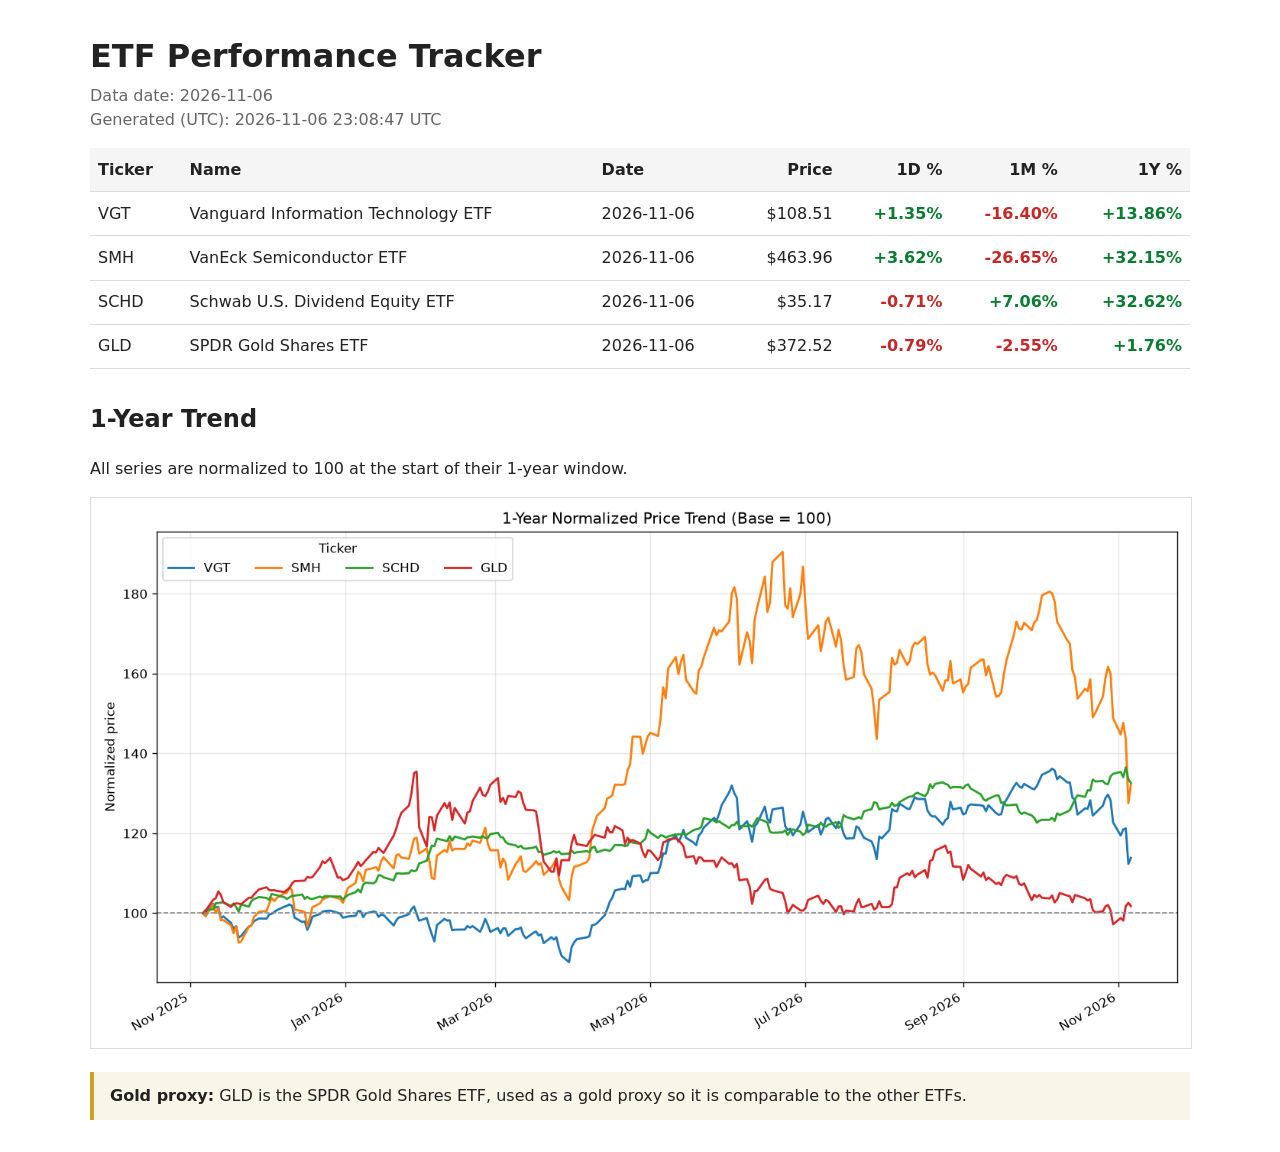
==== report.html @ 5ee3a17b "chore: update ETF dashboard (2026-11-06)" ====
<!doctype html>
<html lang="en"><head><meta charset="utf-8">
<meta name="viewport" content="width=device-width, initial-scale=1">
<title>ETF Performance Tracker</title>
<style>
body{font-family:system-ui,-apple-system,"Segoe UI",Roboto,sans-serif;max-width:1100px;margin:2rem auto;padding:0 1rem;color:#222;line-height:1.5}
h1{margin-bottom:.25rem}h2{margin-top:2rem}.meta{color:#666;margin-top:0}
table{border-collapse:collapse;width:100%;margin-top:1rem}
th,td{border-bottom:1px solid #ddd;padding:.6rem .5rem;text-align:right;white-space:nowrap}
th:nth-child(-n+3),td:nth-child(-n+3){text-align:left}th{background:#f5f5f5}
.pos{color:#0a7d32;font-weight:600}.neg{color:#c62828;font-weight:600}
.flat,.na{color:#666}img{max-width:100%;height:auto;border:1px solid #ddd}
.note{background:#f8f6e8;border-left:4px solid #c9a227;padding:.75rem 1rem}
</style></head><body>
<h1>ETF Performance Tracker</h1>
<p class="meta">Data date: 2026-11-06<br>Generated (UTC): 2026-11-06 23:08:47 UTC</p>
<table><thead><tr><th>Ticker</th><th>Name</th><th>Date</th><th>Price</th>
<th>1D %</th><th>1M %</th><th>1Y %</th></tr></thead><tbody>
<tr><td>VGT</td><td>Vanguard Information Technology ETF</td><td>2026-11-06</td><td>$108.51</td><td class="pos">+1.35%</td><td class="neg">-16.40%</td><td class="pos">+13.86%</td></tr>
<tr><td>SMH</td><td>VanEck Semiconductor ETF</td><td>2026-11-06</td><td>$463.96</td><td class="pos">+3.62%</td><td class="neg">-26.65%</td><td class="pos">+32.15%</td></tr>
<tr><td>SCHD</td><td>Schwab U.S. Dividend Equity ETF</td><td>2026-11-06</td><td>$35.17</td><td class="neg">-0.71%</td><td class="pos">+7.06%</td><td class="pos">+32.62%</td></tr>
<tr><td>GLD</td><td>SPDR Gold Shares ETF</td><td>2026-11-06</td><td>$372.52</td><td class="neg">-0.79%</td><td class="neg">-2.55%</td><td class="pos">+1.76%</td></tr>
</tbody></table>
<h2>1-Year Trend</h2>
<p>All series are normalized to 100 at the start of their 1-year window.</p>
<img src="[data-uri]" alt="1-year normalized trend chart">
<p class="note"><strong>Gold proxy:</strong> GLD is the SPDR Gold Shares ETF,
used as a gold proxy so it is comparable to the other ETFs.</p>
</body></html>
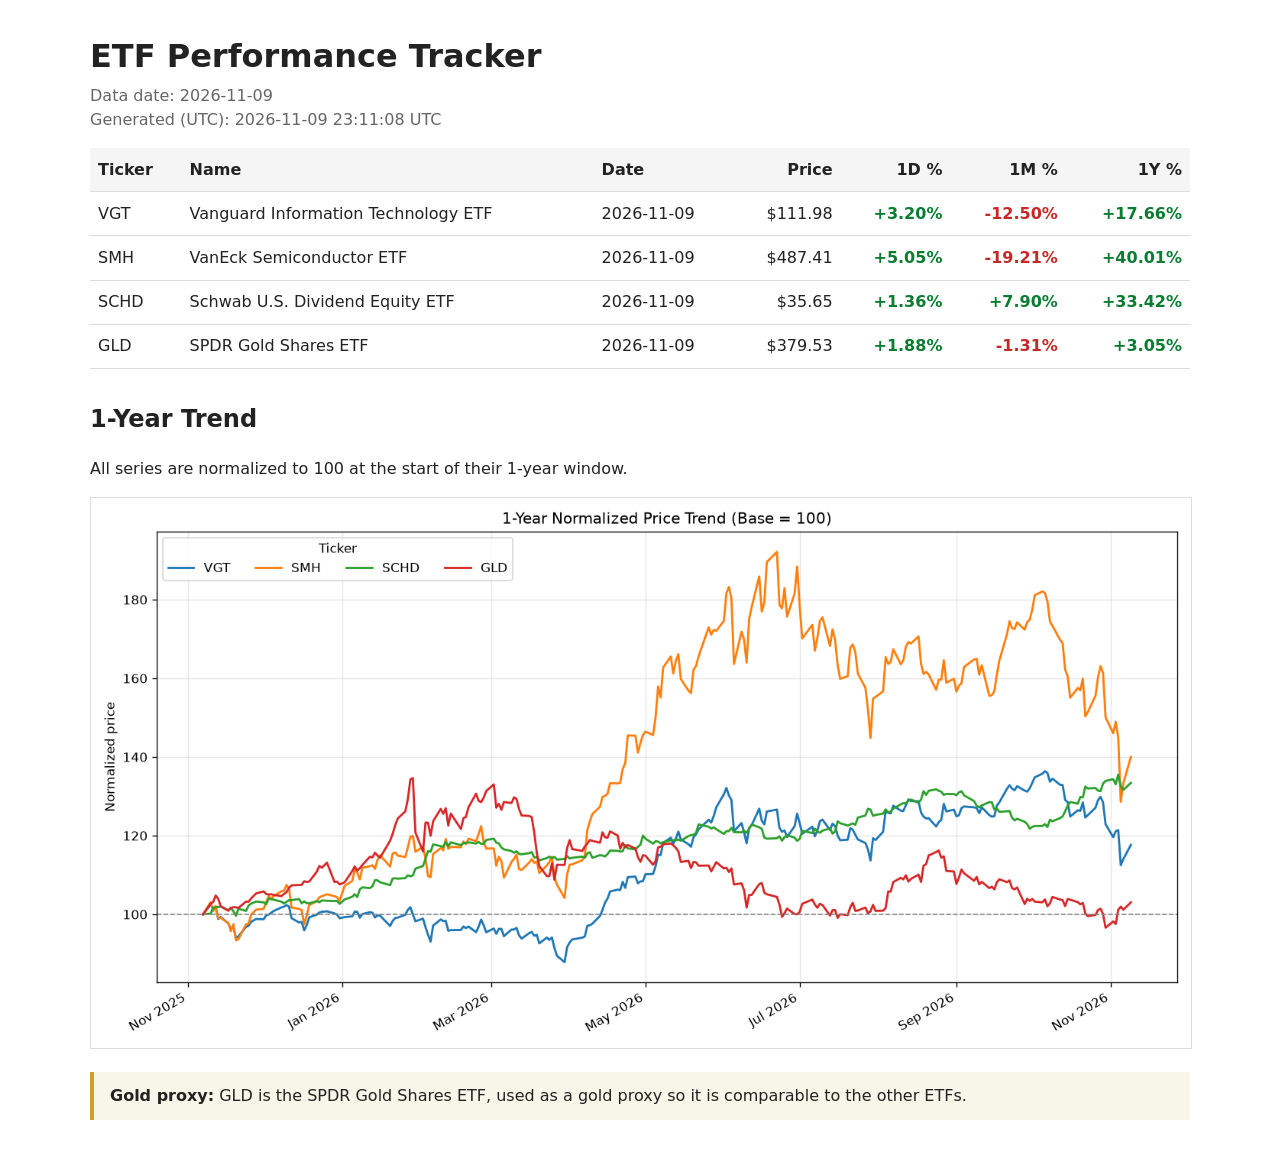
==== commit 55be09ef: "chore: update ETF dashboard (2026-11-09)" ====
--- a/report.html
+++ b/report.html
@@ -13,17 +13,17 @@
 .note{background:#f8f6e8;border-left:4px solid #c9a227;padding:.75rem 1rem}
 </style></head><body>
 <h1>ETF Performance Tracker</h1>
-<p class="meta">Data date: 2026-11-06<br>Generated (UTC): 2026-11-06 23:08:47 UTC</p>
+<p class="meta">Data date: 2026-11-09<br>Generated (UTC): 2026-11-09 23:11:08 UTC</p>
 <table><thead><tr><th>Ticker</th><th>Name</th><th>Date</th><th>Price</th>
 <th>1D %</th><th>1M %</th><th>1Y %</th></tr></thead><tbody>
-<tr><td>VGT</td><td>Vanguard Information Technology ETF</td><td>2026-11-06</td><td>$108.51</td><td class="pos">+1.35%</td><td class="neg">-16.40%</td><td class="pos">+13.86%</td></tr>
-<tr><td>SMH</td><td>VanEck Semiconductor ETF</td><td>2026-11-06</td><td>$463.96</td><td class="pos">+3.62%</td><td class="neg">-26.65%</td><td class="pos">+32.15%</td></tr>
-<tr><td>SCHD</td><td>Schwab U.S. Dividend Equity ETF</td><td>2026-11-06</td><td>$35.17</td><td class="neg">-0.71%</td><td class="pos">+7.06%</td><td class="pos">+32.62%</td></tr>
-<tr><td>GLD</td><td>SPDR Gold Shares ETF</td><td>2026-11-06</td><td>$372.52</td><td class="neg">-0.79%</td><td class="neg">-2.55%</td><td class="pos">+1.76%</td></tr>
+<tr><td>VGT</td><td>Vanguard Information Technology ETF</td><td>2026-11-09</td><td>$111.98</td><td class="pos">+3.20%</td><td class="neg">-12.50%</td><td class="pos">+17.66%</td></tr>
+<tr><td>SMH</td><td>VanEck Semiconductor ETF</td><td>2026-11-09</td><td>$487.41</td><td class="pos">+5.05%</td><td class="neg">-19.21%</td><td class="pos">+40.01%</td></tr>
+<tr><td>SCHD</td><td>Schwab U.S. Dividend Equity ETF</td><td>2026-11-09</td><td>$35.65</td><td class="pos">+1.36%</td><td class="pos">+7.90%</td><td class="pos">+33.42%</td></tr>
+<tr><td>GLD</td><td>SPDR Gold Shares ETF</td><td>2026-11-09</td><td>$379.53</td><td class="pos">+1.88%</td><td class="neg">-1.31%</td><td class="pos">+3.05%</td></tr>
 </tbody></table>
 <h2>1-Year Trend</h2>
 <p>All series are normalized to 100 at the start of their 1-year window.</p>
-<img src="[data-uri]" alt="1-year normalized trend chart">
+<img src="[data-uri]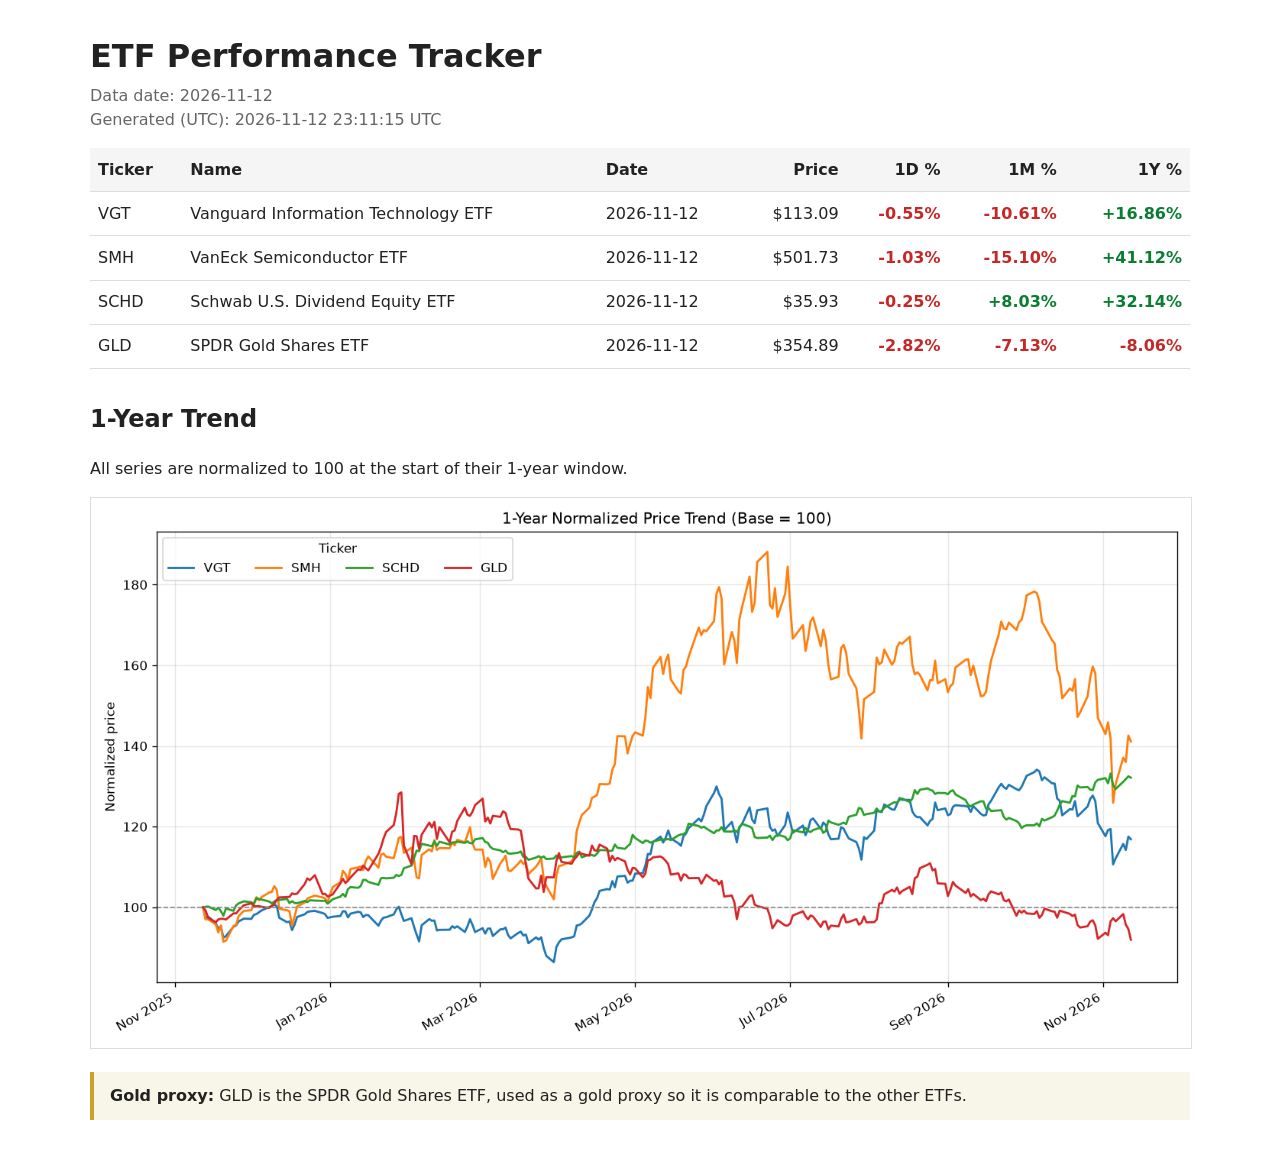
==== commit 868d6a87: "chore: update ETF dashboard (2026-11-12)" ====
--- a/report.html
+++ b/report.html
@@ -13,17 +13,17 @@
 .note{background:#f8f6e8;border-left:4px solid #c9a227;padding:.75rem 1rem}
 </style></head><body>
 <h1>ETF Performance Tracker</h1>
-<p class="meta">Data date: 2026-11-09<br>Generated (UTC): 2026-11-09 23:11:08 UTC</p>
+<p class="meta">Data date: 2026-11-12<br>Generated (UTC): 2026-11-12 23:11:15 UTC</p>
 <table><thead><tr><th>Ticker</th><th>Name</th><th>Date</th><th>Price</th>
 <th>1D %</th><th>1M %</th><th>1Y %</th></tr></thead><tbody>
-<tr><td>VGT</td><td>Vanguard Information Technology ETF</td><td>2026-11-09</td><td>$111.98</td><td class="pos">+3.20%</td><td class="neg">-12.50%</td><td class="pos">+17.66%</td></tr>
-<tr><td>SMH</td><td>VanEck Semiconductor ETF</td><td>2026-11-09</td><td>$487.41</td><td class="pos">+5.05%</td><td class="neg">-19.21%</td><td class="pos">+40.01%</td></tr>
-<tr><td>SCHD</td><td>Schwab U.S. Dividend Equity ETF</td><td>2026-11-09</td><td>$35.65</td><td class="pos">+1.36%</td><td class="pos">+7.90%</td><td class="pos">+33.42%</td></tr>
-<tr><td>GLD</td><td>SPDR Gold Shares ETF</td><td>2026-11-09</td><td>$379.53</td><td class="pos">+1.88%</td><td class="neg">-1.31%</td><td class="pos">+3.05%</td></tr>
+<tr><td>VGT</td><td>Vanguard Information Technology ETF</td><td>2026-11-12</td><td>$113.09</td><td class="neg">-0.55%</td><td class="neg">-10.61%</td><td class="pos">+16.86%</td></tr>
+<tr><td>SMH</td><td>VanEck Semiconductor ETF</td><td>2026-11-12</td><td>$501.73</td><td class="neg">-1.03%</td><td class="neg">-15.10%</td><td class="pos">+41.12%</td></tr>
+<tr><td>SCHD</td><td>Schwab U.S. Dividend Equity ETF</td><td>2026-11-12</td><td>$35.93</td><td class="neg">-0.25%</td><td class="pos">+8.03%</td><td class="pos">+32.14%</td></tr>
+<tr><td>GLD</td><td>SPDR Gold Shares ETF</td><td>2026-11-12</td><td>$354.89</td><td class="neg">-2.82%</td><td class="neg">-7.13%</td><td class="neg">-8.06%</td></tr>
 </tbody></table>
 <h2>1-Year Trend</h2>
 <p>All series are normalized to 100 at the start of their 1-year window.</p>
-<img src="[data-uri]" alt="1-year normalized trend chart">
+<img src="[data-uri]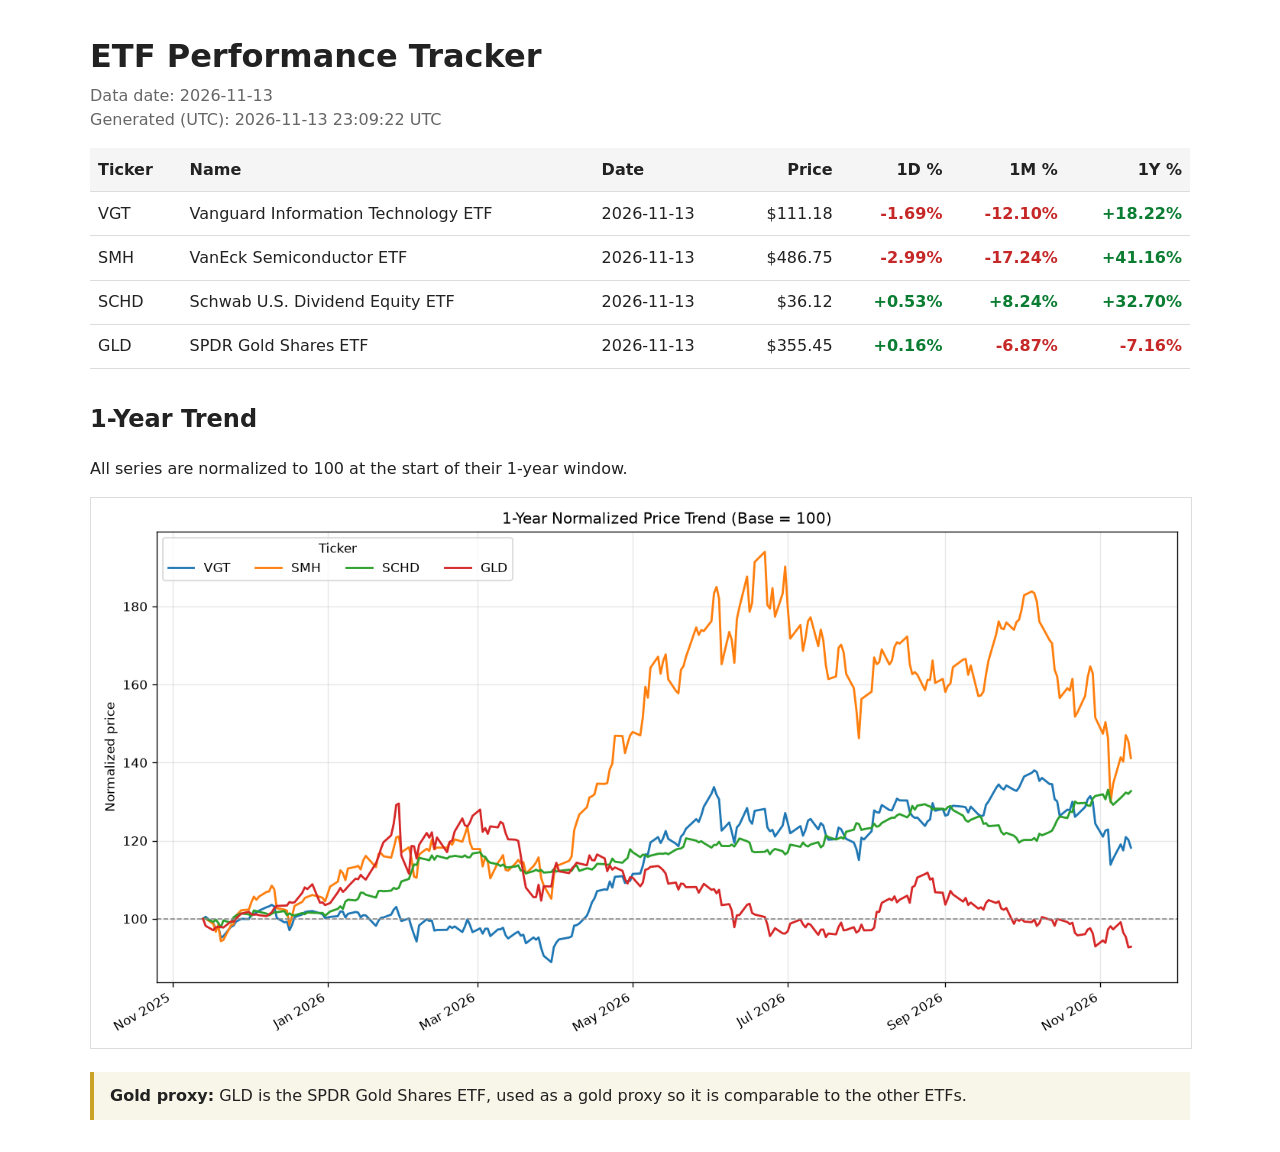
==== commit 3e46eac7: "chore: update ETF dashboard (2026-11-13)" ====
--- a/report.html
+++ b/report.html
@@ -13,17 +13,17 @@
 .note{background:#f8f6e8;border-left:4px solid #c9a227;padding:.75rem 1rem}
 </style></head><body>
 <h1>ETF Performance Tracker</h1>
-<p class="meta">Data date: 2026-11-12<br>Generated (UTC): 2026-11-12 23:11:15 UTC</p>
+<p class="meta">Data date: 2026-11-13<br>Generated (UTC): 2026-11-13 23:09:22 UTC</p>
 <table><thead><tr><th>Ticker</th><th>Name</th><th>Date</th><th>Price</th>
 <th>1D %</th><th>1M %</th><th>1Y %</th></tr></thead><tbody>
-<tr><td>VGT</td><td>Vanguard Information Technology ETF</td><td>2026-11-12</td><td>$113.09</td><td class="neg">-0.55%</td><td class="neg">-10.61%</td><td class="pos">+16.86%</td></tr>
-<tr><td>SMH</td><td>VanEck Semiconductor ETF</td><td>2026-11-12</td><td>$501.73</td><td class="neg">-1.03%</td><td class="neg">-15.10%</td><td class="pos">+41.12%</td></tr>
-<tr><td>SCHD</td><td>Schwab U.S. Dividend Equity ETF</td><td>2026-11-12</td><td>$35.93</td><td class="neg">-0.25%</td><td class="pos">+8.03%</td><td class="pos">+32.14%</td></tr>
-<tr><td>GLD</td><td>SPDR Gold Shares ETF</td><td>2026-11-12</td><td>$354.89</td><td class="neg">-2.82%</td><td class="neg">-7.13%</td><td class="neg">-8.06%</td></tr>
+<tr><td>VGT</td><td>Vanguard Information Technology ETF</td><td>2026-11-13</td><td>$111.18</td><td class="neg">-1.69%</td><td class="neg">-12.10%</td><td class="pos">+18.22%</td></tr>
+<tr><td>SMH</td><td>VanEck Semiconductor ETF</td><td>2026-11-13</td><td>$486.75</td><td class="neg">-2.99%</td><td class="neg">-17.24%</td><td class="pos">+41.16%</td></tr>
+<tr><td>SCHD</td><td>Schwab U.S. Dividend Equity ETF</td><td>2026-11-13</td><td>$36.12</td><td class="pos">+0.53%</td><td class="pos">+8.24%</td><td class="pos">+32.70%</td></tr>
+<tr><td>GLD</td><td>SPDR Gold Shares ETF</td><td>2026-11-13</td><td>$355.45</td><td class="pos">+0.16%</td><td class="neg">-6.87%</td><td class="neg">-7.16%</td></tr>
 </tbody></table>
 <h2>1-Year Trend</h2>
 <p>All series are normalized to 100 at the start of their 1-year window.</p>
-<img src="[data-uri]" alt="1-year normalized trend chart">
+<img src="[data-uri]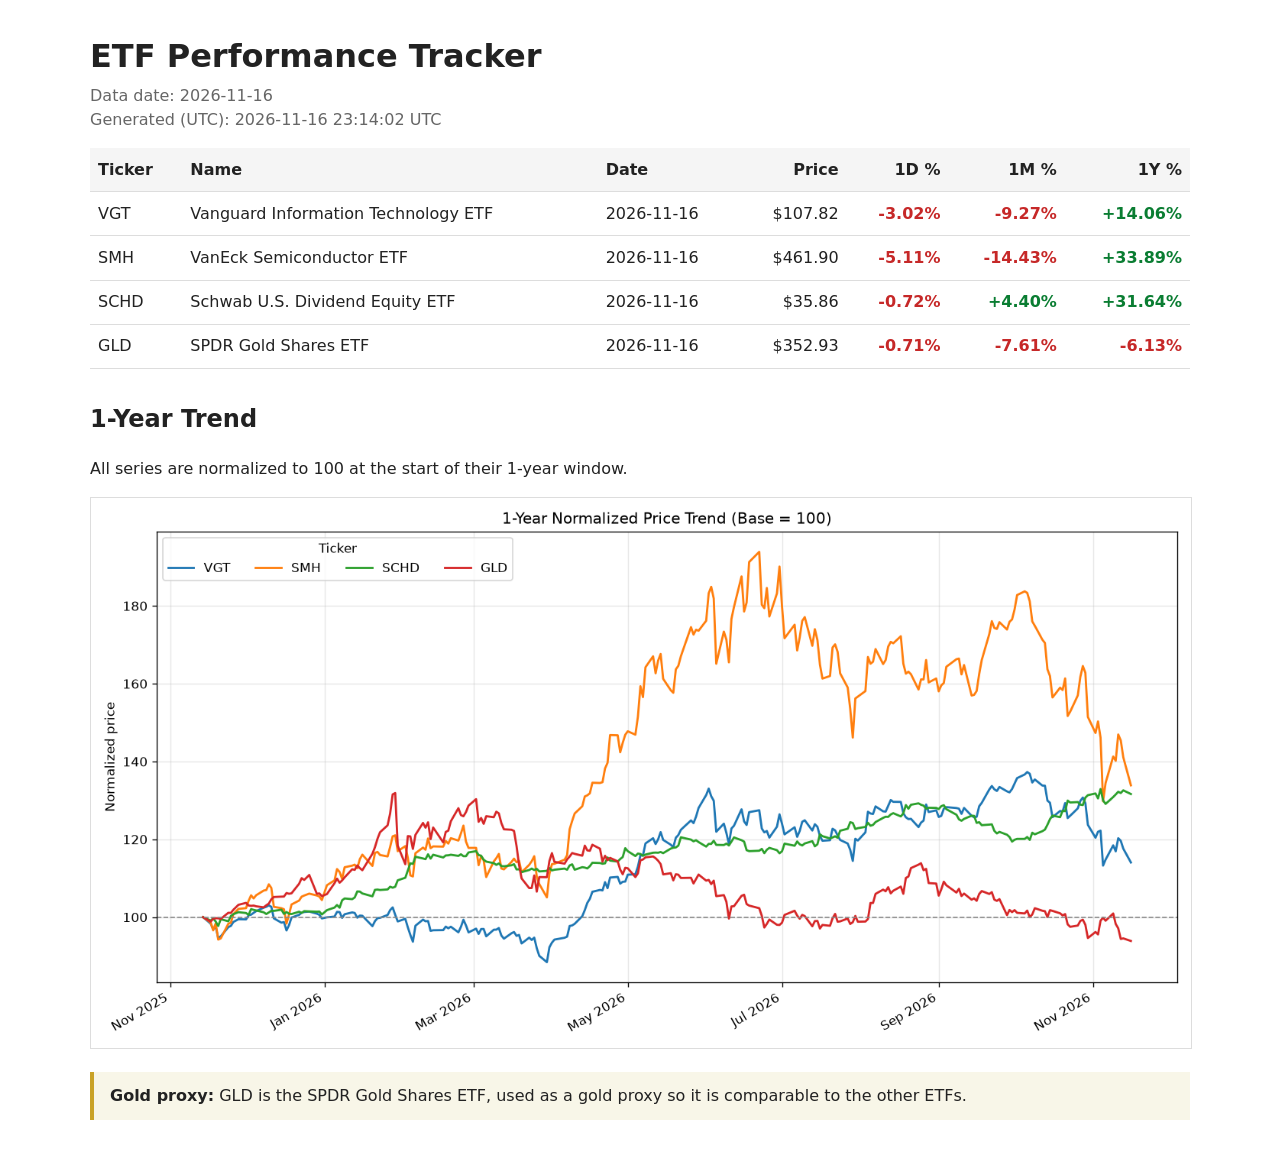
==== commit 734fbb32: "chore: update ETF dashboard (2026-11-16)" ====
--- a/report.html
+++ b/report.html
@@ -13,17 +13,17 @@
 .note{background:#f8f6e8;border-left:4px solid #c9a227;padding:.75rem 1rem}
 </style></head><body>
 <h1>ETF Performance Tracker</h1>
-<p class="meta">Data date: 2026-11-13<br>Generated (UTC): 2026-11-13 23:09:22 UTC</p>
+<p class="meta">Data date: 2026-11-16<br>Generated (UTC): 2026-11-16 23:14:02 UTC</p>
 <table><thead><tr><th>Ticker</th><th>Name</th><th>Date</th><th>Price</th>
 <th>1D %</th><th>1M %</th><th>1Y %</th></tr></thead><tbody>
-<tr><td>VGT</td><td>Vanguard Information Technology ETF</td><td>2026-11-13</td><td>$111.18</td><td class="neg">-1.69%</td><td class="neg">-12.10%</td><td class="pos">+18.22%</td></tr>
-<tr><td>SMH</td><td>VanEck Semiconductor ETF</td><td>2026-11-13</td><td>$486.75</td><td class="neg">-2.99%</td><td class="neg">-17.24%</td><td class="pos">+41.16%</td></tr>
-<tr><td>SCHD</td><td>Schwab U.S. Dividend Equity ETF</td><td>2026-11-13</td><td>$36.12</td><td class="pos">+0.53%</td><td class="pos">+8.24%</td><td class="pos">+32.70%</td></tr>
-<tr><td>GLD</td><td>SPDR Gold Shares ETF</td><td>2026-11-13</td><td>$355.45</td><td class="pos">+0.16%</td><td class="neg">-6.87%</td><td class="neg">-7.16%</td></tr>
+<tr><td>VGT</td><td>Vanguard Information Technology ETF</td><td>2026-11-16</td><td>$107.82</td><td class="neg">-3.02%</td><td class="neg">-9.27%</td><td class="pos">+14.06%</td></tr>
+<tr><td>SMH</td><td>VanEck Semiconductor ETF</td><td>2026-11-16</td><td>$461.90</td><td class="neg">-5.11%</td><td class="neg">-14.43%</td><td class="pos">+33.89%</td></tr>
+<tr><td>SCHD</td><td>Schwab U.S. Dividend Equity ETF</td><td>2026-11-16</td><td>$35.86</td><td class="neg">-0.72%</td><td class="pos">+4.40%</td><td class="pos">+31.64%</td></tr>
+<tr><td>GLD</td><td>SPDR Gold Shares ETF</td><td>2026-11-16</td><td>$352.93</td><td class="neg">-0.71%</td><td class="neg">-7.61%</td><td class="neg">-6.13%</td></tr>
 </tbody></table>
 <h2>1-Year Trend</h2>
 <p>All series are normalized to 100 at the start of their 1-year window.</p>
-<img src="[data-uri]" alt="1-year normalized trend chart">
+<img src="[data-uri]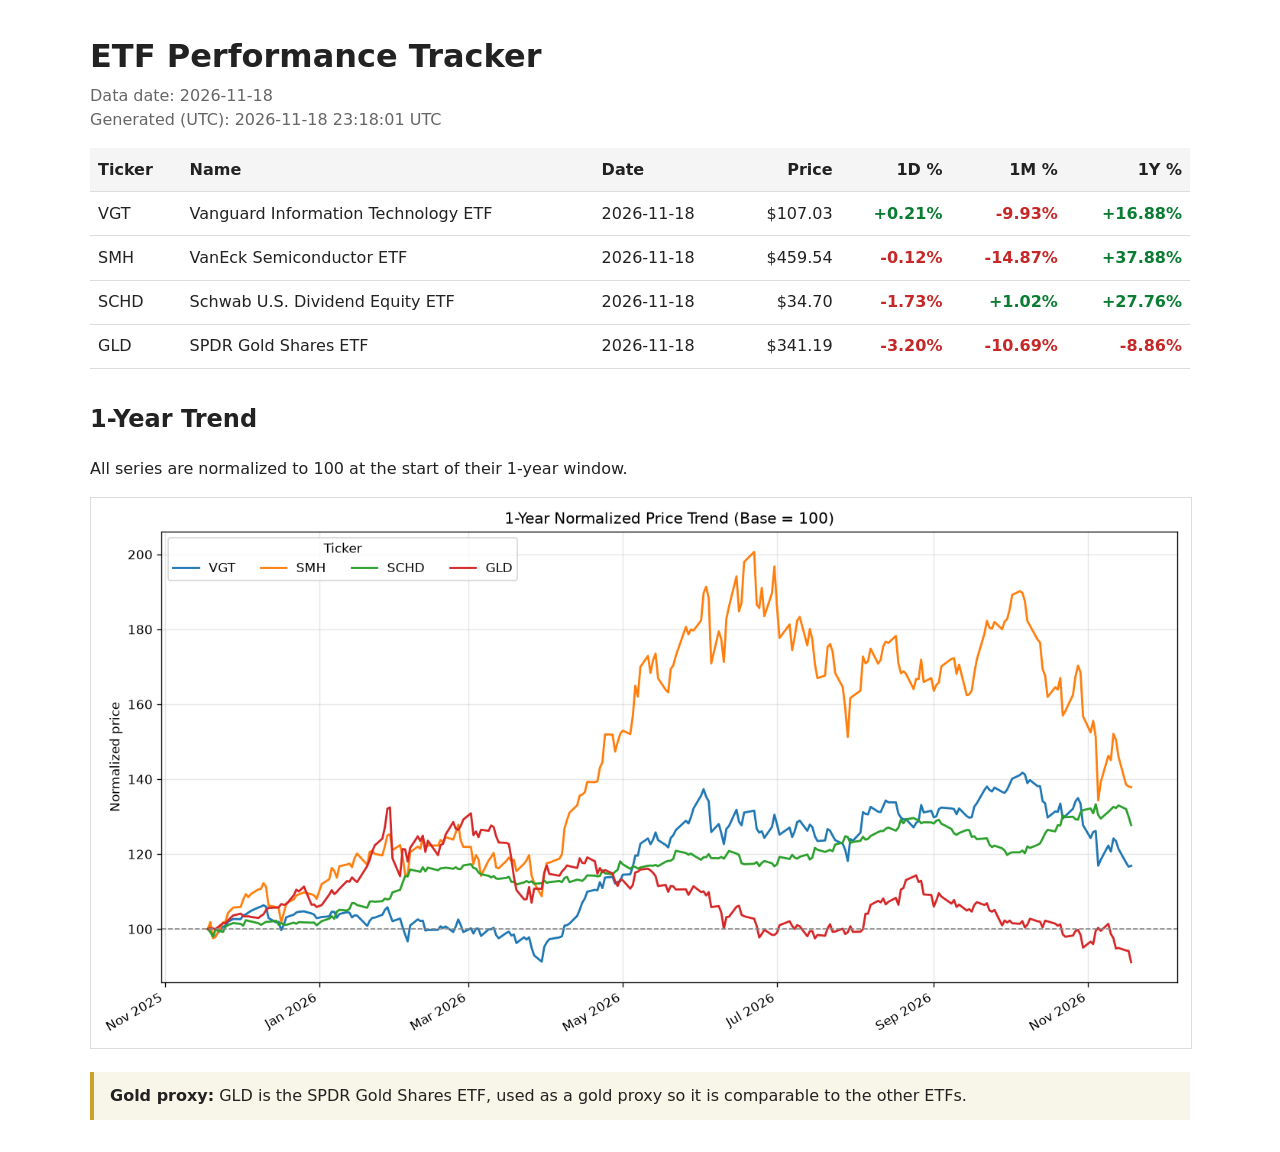
==== commit 24fd2269: "chore: update ETF dashboard (2026-11-18)" ====
--- a/report.html
+++ b/report.html
@@ -13,17 +13,17 @@
 .note{background:#f8f6e8;border-left:4px solid #c9a227;padding:.75rem 1rem}
 </style></head><body>
 <h1>ETF Performance Tracker</h1>
-<p class="meta">Data date: 2026-11-16<br>Generated (UTC): 2026-11-16 23:14:02 UTC</p>
+<p class="meta">Data date: 2026-11-18<br>Generated (UTC): 2026-11-18 23:18:01 UTC</p>
 <table><thead><tr><th>Ticker</th><th>Name</th><th>Date</th><th>Price</th>
 <th>1D %</th><th>1M %</th><th>1Y %</th></tr></thead><tbody>
-<tr><td>VGT</td><td>Vanguard Information Technology ETF</td><td>2026-11-16</td><td>$107.82</td><td class="neg">-3.02%</td><td class="neg">-9.27%</td><td class="pos">+14.06%</td></tr>
-<tr><td>SMH</td><td>VanEck Semiconductor ETF</td><td>2026-11-16</td><td>$461.90</td><td class="neg">-5.11%</td><td class="neg">-14.43%</td><td class="pos">+33.89%</td></tr>
-<tr><td>SCHD</td><td>Schwab U.S. Dividend Equity ETF</td><td>2026-11-16</td><td>$35.86</td><td class="neg">-0.72%</td><td class="pos">+4.40%</td><td class="pos">+31.64%</td></tr>
-<tr><td>GLD</td><td>SPDR Gold Shares ETF</td><td>2026-11-16</td><td>$352.93</td><td class="neg">-0.71%</td><td class="neg">-7.61%</td><td class="neg">-6.13%</td></tr>
+<tr><td>VGT</td><td>Vanguard Information Technology ETF</td><td>2026-11-18</td><td>$107.03</td><td class="pos">+0.21%</td><td class="neg">-9.93%</td><td class="pos">+16.88%</td></tr>
+<tr><td>SMH</td><td>VanEck Semiconductor ETF</td><td>2026-11-18</td><td>$459.54</td><td class="neg">-0.12%</td><td class="neg">-14.87%</td><td class="pos">+37.88%</td></tr>
+<tr><td>SCHD</td><td>Schwab U.S. Dividend Equity ETF</td><td>2026-11-18</td><td>$34.70</td><td class="neg">-1.73%</td><td class="pos">+1.02%</td><td class="pos">+27.76%</td></tr>
+<tr><td>GLD</td><td>SPDR Gold Shares ETF</td><td>2026-11-18</td><td>$341.19</td><td class="neg">-3.20%</td><td class="neg">-10.69%</td><td class="neg">-8.86%</td></tr>
 </tbody></table>
 <h2>1-Year Trend</h2>
 <p>All series are normalized to 100 at the start of their 1-year window.</p>
-<img src="[data-uri]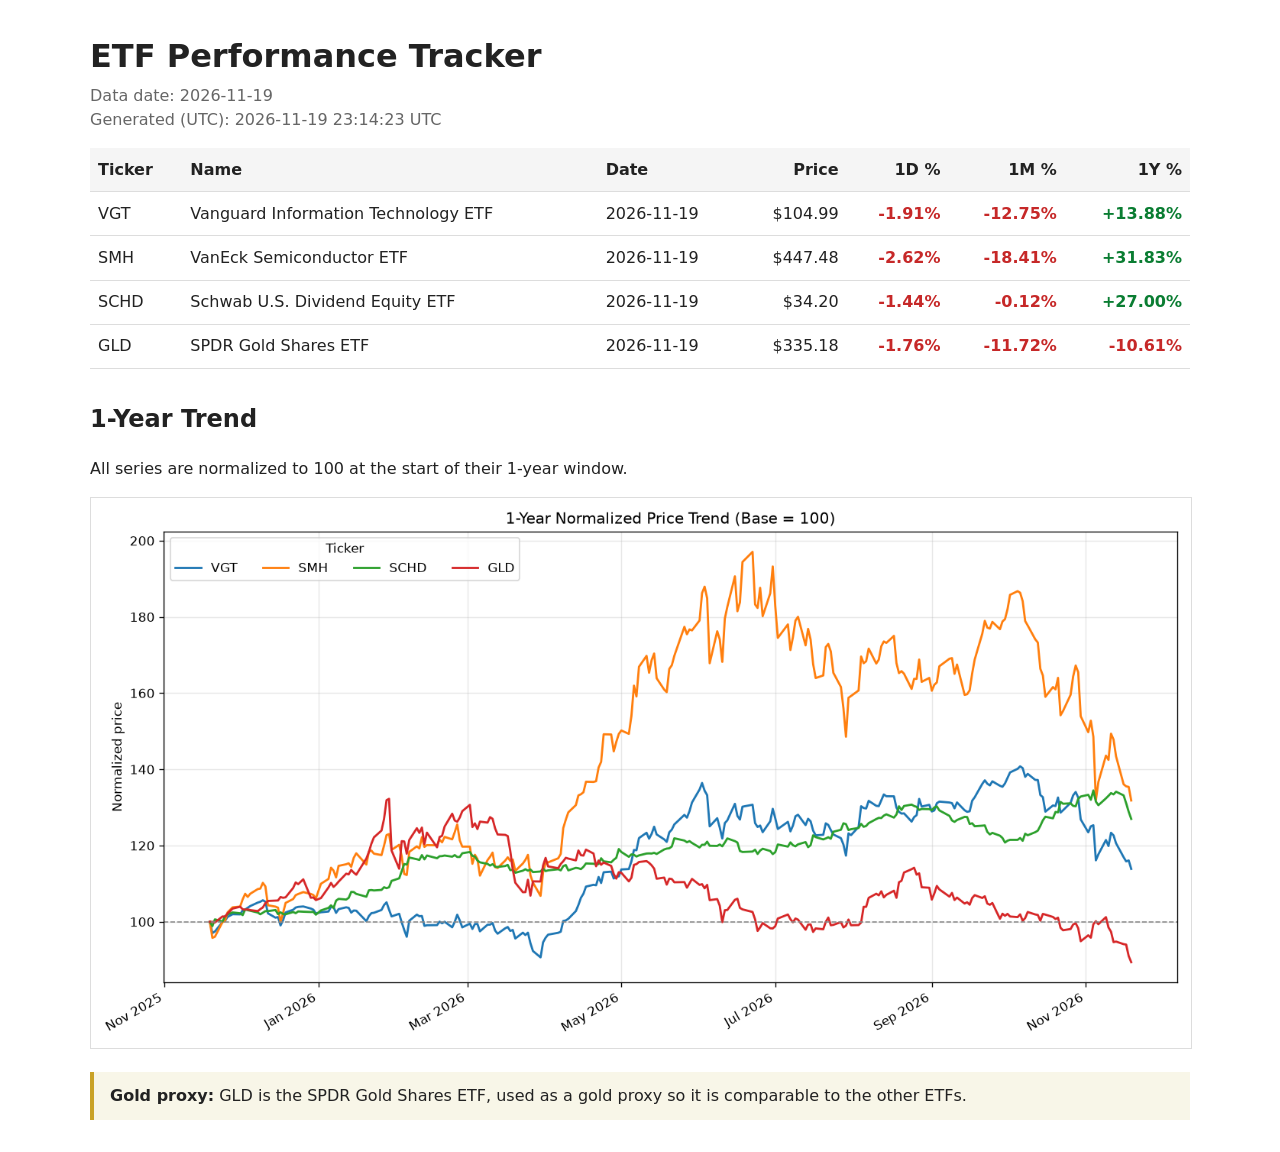
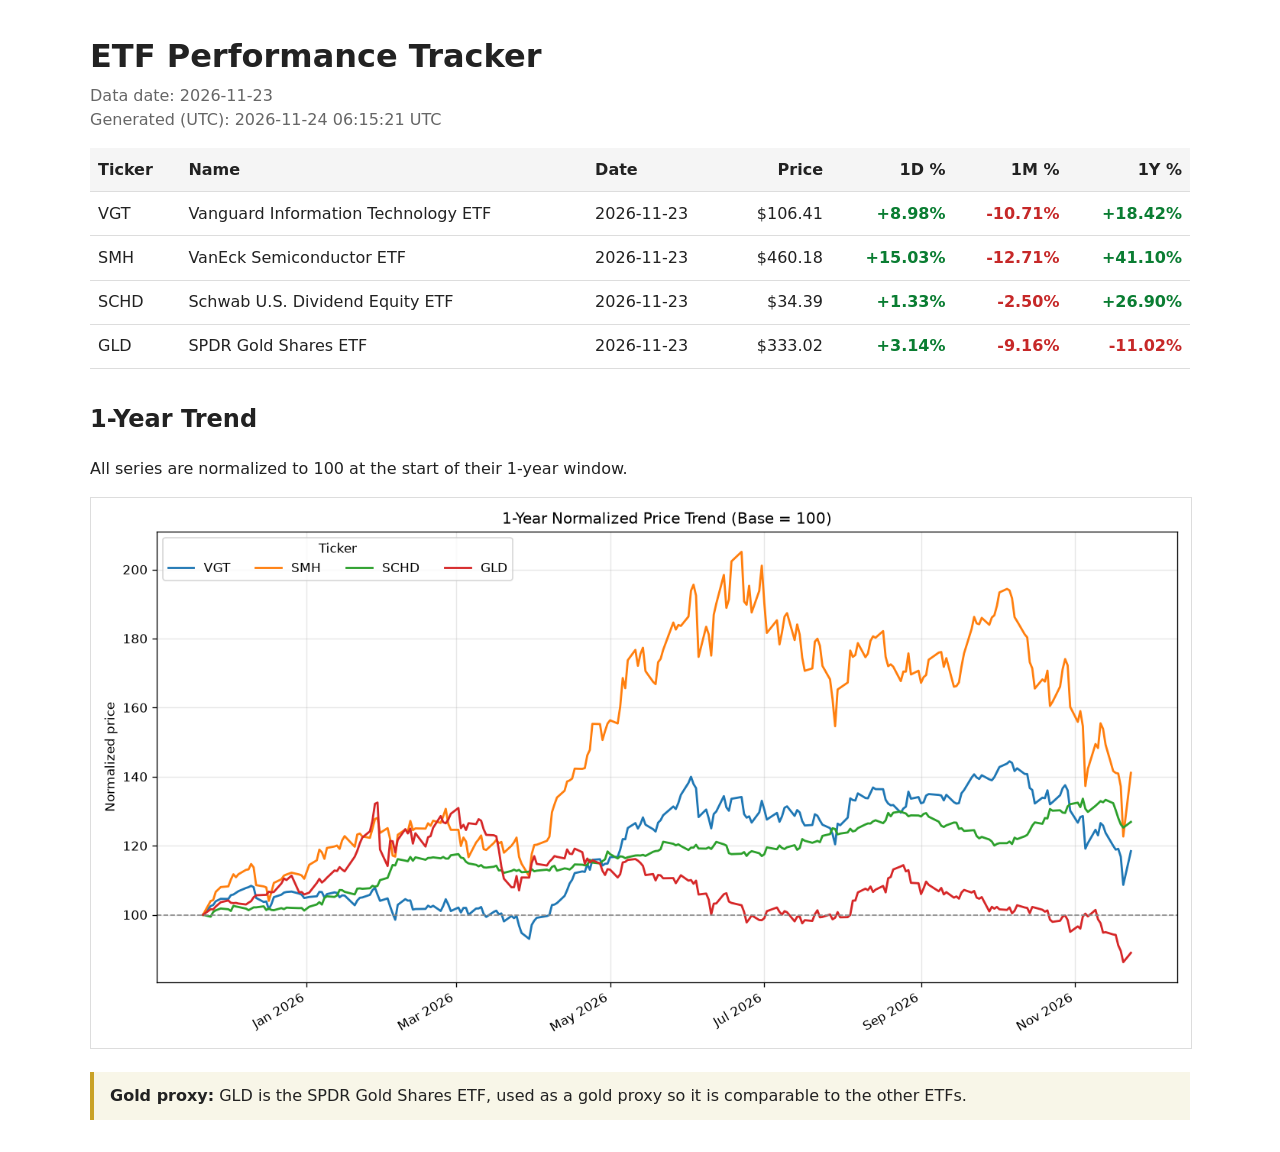
